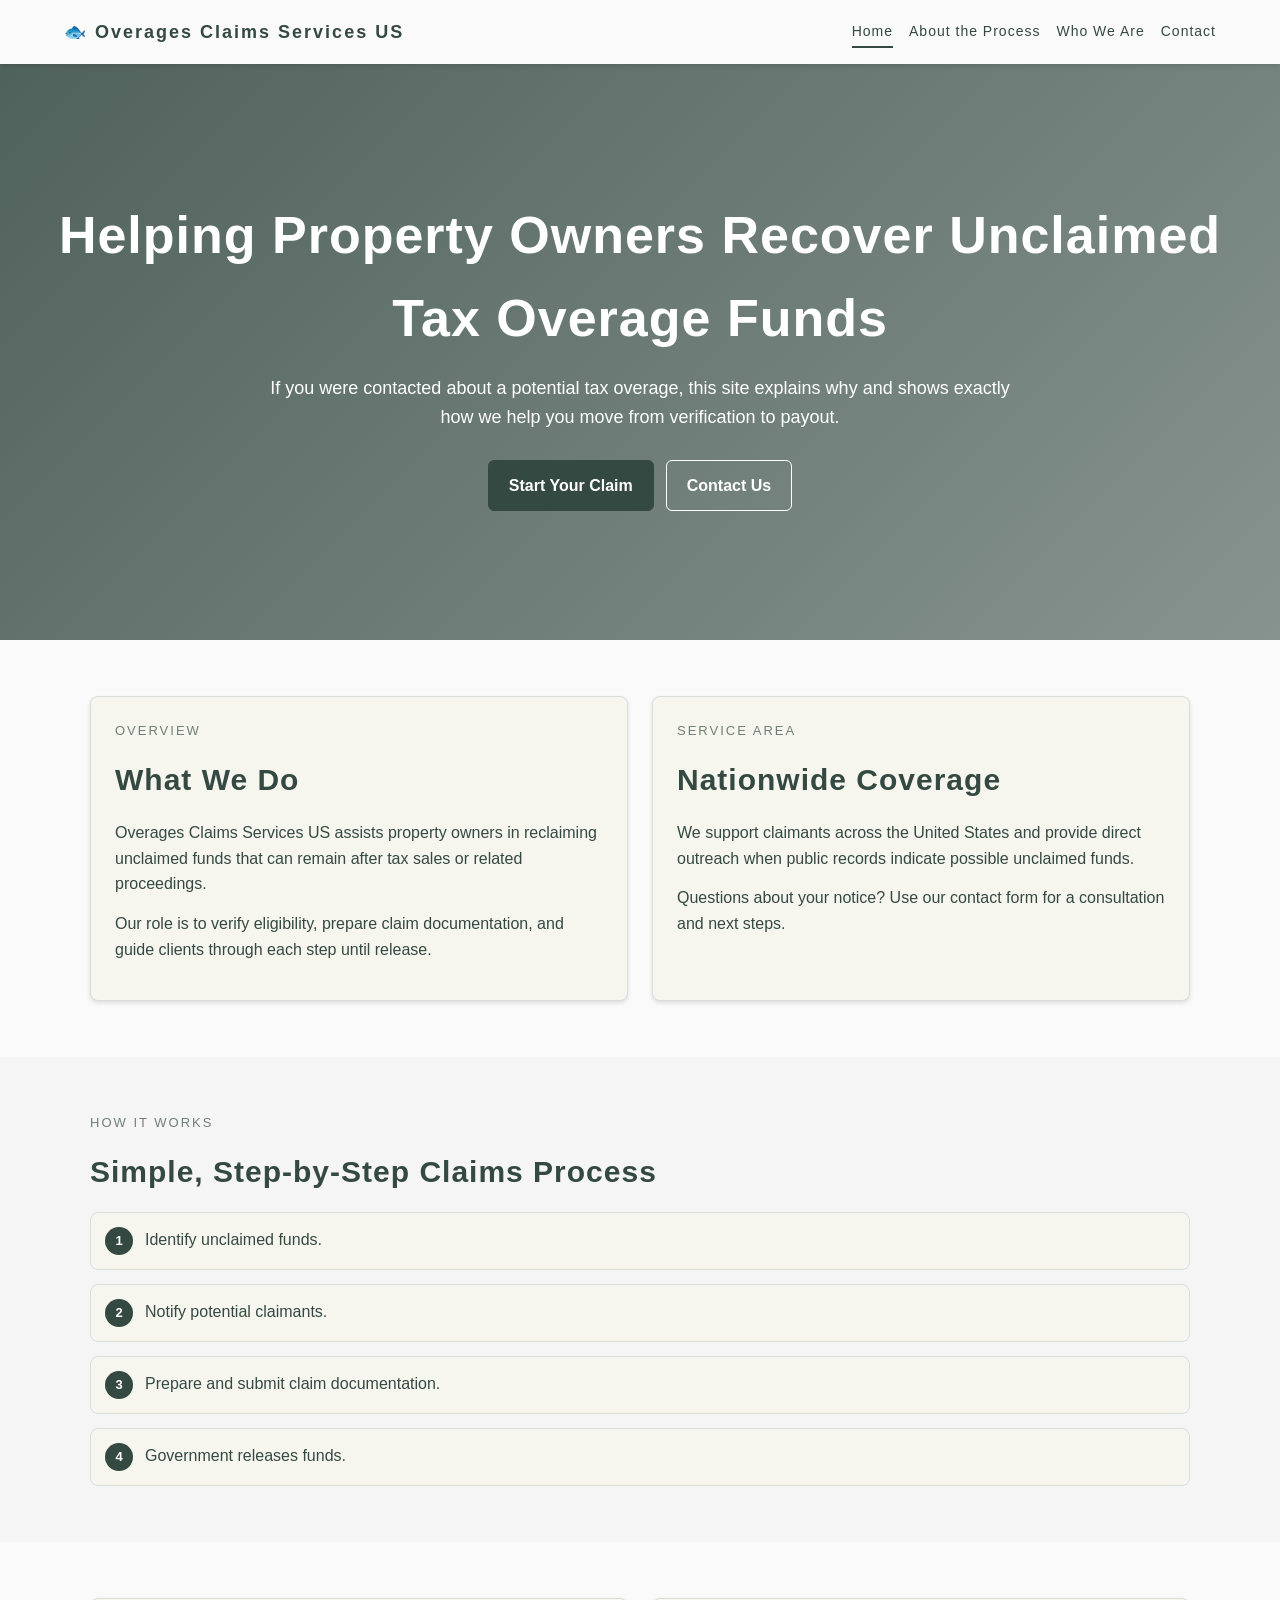
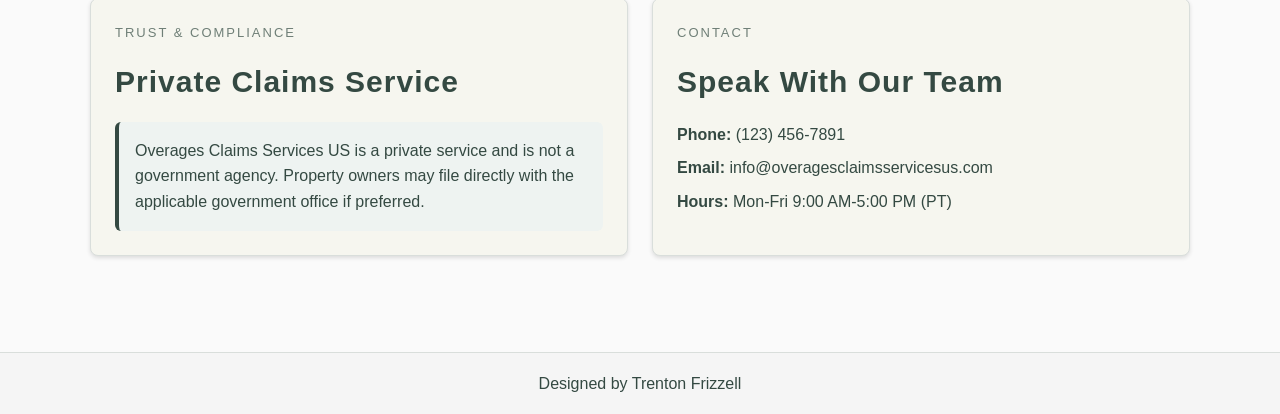
==== index.html @ 5a51cf18 "Add files via upload" ====
<!DOCTYPE html>
<html lang="en">
  <head>
    <title>Overages Claims Services US | Recover Unclaimed Tax Overage Funds</title>
    <meta charset="UTF-8" />
    <meta name="viewport" content="width=device-width, initial-scale=1" />
    <meta
      name="description"
      content="Overages Claims Services US helps property owners recover unclaimed tax overage funds with a clear, guided claims process."
    />
    <link rel="stylesheet" href="final.css" />
  </head>
  <body>
    <div class="navbar">
      <div class="nav-inner">
        <a href="index.html" class="logo"><b>🐟</b> Overages Claims Services US</a>
        <nav class="nav-links" aria-label="Main navigation">
          <a class="active" href="index.html">Home</a>
          <a href="about.html">About the Process</a>
          <a href="whoWeAre.html">Who We Are</a>
          <a href="contact.html">Contact</a>
        </nav>
      </div>
    </div>

    <header class="hero" id="home">
      <div>
        <h1>Helping Property Owners Recover Unclaimed Tax Overage Funds</h1>
        <p>
          If you were contacted about a potential tax overage, this site explains why and shows
          exactly how we help you move from verification to payout.
        </p>
        <div class="button-row">
          <a class="btn" href="contact.html">Start Your Claim</a>
          <a class="btn btn-secondary" href="contact.html">Contact Us</a>
        </div>
      </div>
    </header>

    <main>
      <section class="section">
        <div class="container grid-2">
          <article class="card">
            <p class="section-subtitle">Overview</p>
            <h2 class="section-title">What We Do</h2>
            <p>
              Overages Claims Services US assists property owners in reclaiming unclaimed funds
              that can remain after tax sales or related proceedings.
            </p>
            <p>
              Our role is to verify eligibility, prepare claim documentation, and guide clients
              through each step until release.
            </p>
          </article>

          <article class="card">
            <p class="section-subtitle">Service Area</p>
            <h2 class="section-title">Nationwide Coverage</h2>
            <p>
              We support claimants across the United States and provide direct outreach when public
              records indicate possible unclaimed funds.
            </p>
            <p>
              Questions about your notice? Use our contact form for a consultation and next steps.
            </p>
          </article>
        </div>
      </section>

      <section class="section section-soft">
        <div class="container">
          <p class="section-subtitle">How It Works</p>
          <h2 class="section-title">Simple, Step-by-Step Claims Process</h2>
          <ol class="steps">
            <li><span class="step-number">1</span><span>Identify unclaimed funds.</span></li>
            <li><span class="step-number">2</span><span>Notify potential claimants.</span></li>
            <li>
              <span class="step-number">3</span><span>Prepare and submit claim documentation.</span>
            </li>
            <li><span class="step-number">4</span><span>Government releases funds.</span></li>
          </ol>
        </div>
      </section>

      <section class="section">
        <div class="container grid-2">
          <article class="card">
            <p class="section-subtitle">Trust & Compliance</p>
            <h2 class="section-title">Private Claims Service</h2>
            <div class="callout">
              Overages Claims Services US is a private service and is not a government agency.
              Property owners may file directly with the applicable government office if preferred.
            </div>
          </article>

          <article class="card">
            <p class="section-subtitle">Contact</p>
            <h2 class="section-title">Speak With Our Team</h2>
            <ul class="contact-list">
              <li><strong>Phone:</strong> (123) 456-7891</li>
              <li><strong>Email:</strong> info@overagesclaimsservicesus.com</li>
              <li><strong>Hours:</strong> Mon-Fri 9:00 AM-5:00 PM (PT)</li>
            </ul>
          </article>
        </div>
      </section>
    </main>

    <footer>
      <p>Designed by Trenton Frizzell</p>
    </footer>
  </body>
</html>
---- final.css ----
:root {
  --bg-main: rgb(250, 250, 250);
  --bg-soft: rgb(245, 245, 245);
  --bg-card: rgb(246, 246, 239);
  --text-main: rgb(52, 73, 66);
  --text-muted: #6f7f77;
  --line: #d9dedb;
  --shadow: rgba(0, 0, 0, 0.12);
}

* {
  box-sizing: border-box;
  margin: 0;
  padding: 0;
  font-family: Arial, Helvetica, sans-serif;
}

body {
  background-color: var(--bg-main);
  color: var(--text-main);
  line-height: 1.6;
}

a {
  color: inherit;
}

.navbar {
  position: sticky;
  top: 0;
  width: 100%;
  background-color: var(--bg-main);
  box-shadow: 0 2px 5px var(--shadow);
  z-index: 1000;
}

.nav-inner {
  max-width: 1200px;
  margin: 0 auto;
  padding: 16px 24px;
  display: flex;
  justify-content: space-between;
  align-items: center;
  gap: 18px;
}

.logo {
  text-decoration: none;
  color: var(--text-main);
  font-size: 18px;
  letter-spacing: 2px;
  font-weight: 700;
}

.nav-links {
  display: flex;
  flex-wrap: wrap;
  gap: 16px;
}

.nav-links a {
  text-decoration: none;
  color: var(--text-main);
  letter-spacing: 1px;
  font-size: 14px;
  padding: 4px 0;
  border-bottom: 2px solid transparent;
}

.nav-links a:hover,
.nav-links a:focus-visible,
.logo:hover,
.logo:focus-visible {
  color: var(--text-muted);
}

.nav-links a.active {
  border-color: var(--text-main);
}

.container {
  width: min(1100px, 100% - 48px);
  margin: 0 auto;
}

.section {
  padding: 56px 0;
}

.section-soft {
  background-color: var(--bg-soft);
}

.section-title {
  font-size: 30px;
  letter-spacing: 1px;
  margin-bottom: 16px;
}

.section-subtitle {
  text-transform: uppercase;
  letter-spacing: 2px;
  font-size: 13px;
  color: var(--text-muted);
  margin-bottom: 8px;
}

.section p {
  margin-bottom: 14px;
}

.hero {
  position: relative;
  min-height: 64vh;
  display: grid;
  place-items: center;
  background: linear-gradient(135deg, rgba(52, 73, 66, 0.86), rgba(52, 73, 66, 0.58)),
    url("https://images.unsplash.com/photo-1560518883-ce09059eeffa?auto=format&fit=crop&w=1700&q=80") center/cover;
  color: #fff;
  text-align: center;
  padding: 80px 24px;
}

.hero h1 {
  font-size: clamp(30px, 5vw, 52px);
  letter-spacing: 1px;
  margin-bottom: 14px;
}

.hero p {
  max-width: 760px;
  margin: 0 auto 28px;
  font-size: 18px;
}

.button-row {
  display: flex;
  justify-content: center;
  gap: 12px;
  flex-wrap: wrap;
}

.btn {
  display: inline-block;
  padding: 12px 20px;
  background: var(--text-main);
  color: #fff;
  text-decoration: none;
  border: 1px solid var(--text-main);
  border-radius: 6px;
  font-weight: 700;
}

.btn.btn-secondary {
  background: transparent;
  color: #fff;
  border-color: #fff;
}

.grid-2 {
  display: grid;
  grid-template-columns: repeat(2, minmax(0, 1fr));
  gap: 24px;
}

.card {
  background-color: var(--bg-card);
  border: 1px solid var(--line);
  border-radius: 8px;
  box-shadow: 0 2px 4px var(--shadow);
  padding: 24px;
}

.card h3 {
  margin-bottom: 10px;
}

.steps {
  list-style: none;
  display: grid;
  gap: 14px;
}

.steps li {
  display: flex;
  align-items: flex-start;
  gap: 12px;
  background: var(--bg-card);
  border: 1px solid var(--line);
  border-radius: 8px;
  padding: 14px;
}

.step-number {
  min-width: 28px;
  height: 28px;
  border-radius: 50%;
  display: inline-grid;
  place-items: center;
  background: var(--text-main);
  color: #fff;
  font-size: 13px;
  font-weight: 700;
}

.callout {
  background: #eef3f1;
  border-left: 4px solid var(--text-main);
  padding: 16px;
  border-radius: 6px;
}

.contact-list {
  list-style: none;
  display: grid;
  gap: 8px;
}

.contact-list strong {
  font-weight: 700;
}

.form-block {
  background: var(--bg-card);
  border: 1px solid var(--line);
  border-radius: 8px;
  box-shadow: 0 2px 4px var(--shadow);
  padding: 22px;
}

form {
  display: grid;
  gap: 12px;
}

label {
  font-weight: 700;
  font-size: 14px;
}

input,
select,
textarea {
  width: 100%;
  padding: 10px;
  border: 1px solid #b5c0bb;
  border-radius: 6px;
  background: #fff;
  color: var(--text-main);
}

textarea {
  min-height: 140px;
  resize: vertical;
}

button[type="submit"] {
  justify-self: start;
  cursor: pointer;
}

footer {
  margin-top: 40px;
  padding: 18px 24px;
  text-align: center;
  color: var(--text-main);
  background: var(--bg-soft);
  border-top: 1px solid var(--line);
}

@media (max-width: 860px) {
  .grid-2 {
    grid-template-columns: 1fr;
  }

  .nav-inner {
    flex-direction: column;
    align-items: flex-start;
  }

  .hero {
    min-height: 56vh;
  }

  .hero p {
    font-size: 16px;
  }
}
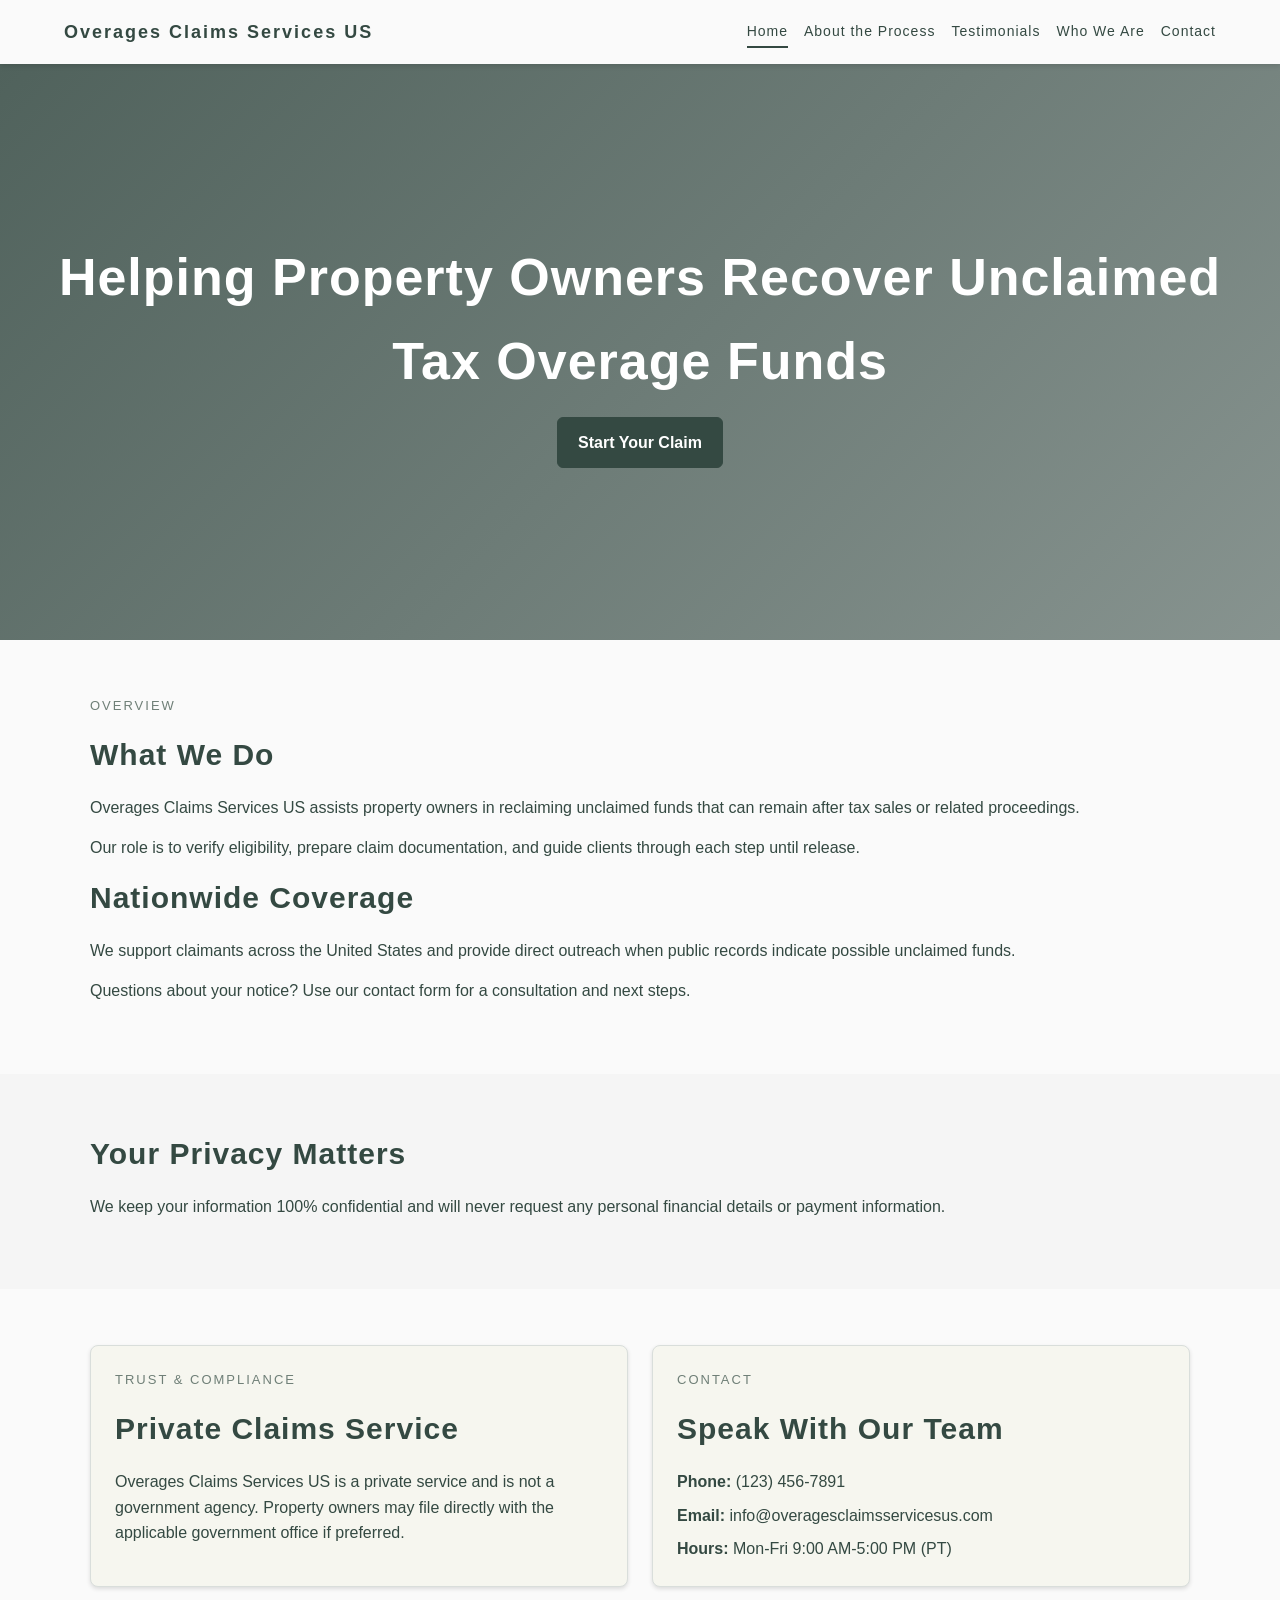
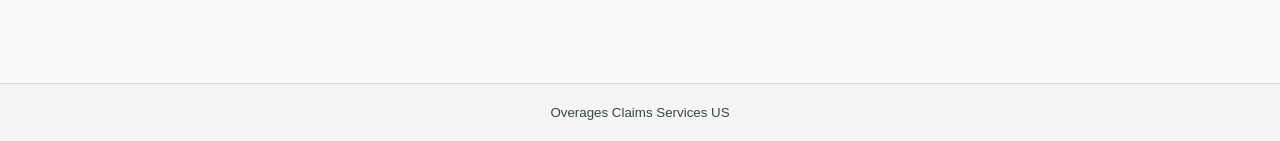
==== commit c50dae85: "Add files via upload final uplaod" ====
--- a/index.html
+++ b/index.html
@@ -1,7 +1,9 @@
-<!DOCTYPE html>
+<!doctype html>
 <html lang="en">
   <head>
-    <title>Overages Claims Services US | Recover Unclaimed Tax Overage Funds</title>
+    <title>
+      Overages Claims Services US | Recover Unclaimed Tax Overage Funds
+    </title>
     <meta charset="UTF-8" />
     <meta name="viewport" content="width=device-width, initial-scale=1" />
     <meta
@@ -13,10 +15,11 @@
   <body>
     <div class="navbar">
       <div class="nav-inner">
-        <a href="index.html" class="logo"><b>🐟</b> Overages Claims Services US</a>
-        <nav class="nav-links" aria-label="Main navigation">
+        <a href="index.html" class="logo">Overages Claims Services US</a>
+        <nav class="nav-links">
           <a class="active" href="index.html">Home</a>
           <a href="about.html">About the Process</a>
+          <a href="testimonials.html">Testimonials</a>
           <a href="whoWeAre.html">Who We Are</a>
           <a href="contact.html">Contact</a>
         </nav>
@@ -26,59 +29,46 @@
     <header class="hero" id="home">
       <div>
         <h1>Helping Property Owners Recover Unclaimed Tax Overage Funds</h1>
-        <p>
-          If you were contacted about a potential tax overage, this site explains why and shows
-          exactly how we help you move from verification to payout.
-        </p>
         <div class="button-row">
           <a class="btn" href="contact.html">Start Your Claim</a>
-          <a class="btn btn-secondary" href="contact.html">Contact Us</a>
         </div>
       </div>
     </header>
 
     <main>
       <section class="section">
-        <div class="container grid-2">
-          <article class="card">
-            <p class="section-subtitle">Overview</p>
-            <h2 class="section-title">What We Do</h2>
-            <p>
-              Overages Claims Services US assists property owners in reclaiming unclaimed funds
-              that can remain after tax sales or related proceedings.
-            </p>
-            <p>
-              Our role is to verify eligibility, prepare claim documentation, and guide clients
-              through each step until release.
-            </p>
-          </article>
+        <div class="container">
+          <p class="section-subtitle">Overview</p>
+          <h2 class="section-title">What We Do</h2>
+          <p>
+            Overages Claims Services US assists property owners in reclaiming
+            unclaimed funds that can remain after tax sales or related
+            proceedings.
+          </p>
+          <p>
+            Our role is to verify eligibility, prepare claim documentation, and
+            guide clients through each step until release.
+          </p>
 
-          <article class="card">
-            <p class="section-subtitle">Service Area</p>
-            <h2 class="section-title">Nationwide Coverage</h2>
-            <p>
-              We support claimants across the United States and provide direct outreach when public
-              records indicate possible unclaimed funds.
-            </p>
-            <p>
-              Questions about your notice? Use our contact form for a consultation and next steps.
-            </p>
-          </article>
+          <h2 class="section-title">Nationwide Coverage</h2>
+          <p>
+            We support claimants across the United States and provide direct
+            outreach when public records indicate possible unclaimed funds.
+          </p>
+          <p>
+            Questions about your notice? Use our contact form for a consultation
+            and next steps.
+          </p>
         </div>
       </section>
 
       <section class="section section-soft">
         <div class="container">
-          <p class="section-subtitle">How It Works</p>
-          <h2 class="section-title">Simple, Step-by-Step Claims Process</h2>
-          <ol class="steps">
-            <li><span class="step-number">1</span><span>Identify unclaimed funds.</span></li>
-            <li><span class="step-number">2</span><span>Notify potential claimants.</span></li>
-            <li>
-              <span class="step-number">3</span><span>Prepare and submit claim documentation.</span>
-            </li>
-            <li><span class="step-number">4</span><span>Government releases funds.</span></li>
-          </ol>
+          <h2 class="section-title">Your Privacy Matters</h2>
+          <p>
+            We keep your information 100% confidential and will never request
+            any personal financial details or payment information.
+          </p>
         </div>
       </section>
 
@@ -87,10 +77,11 @@
           <article class="card">
             <p class="section-subtitle">Trust & Compliance</p>
             <h2 class="section-title">Private Claims Service</h2>
-            <div class="callout">
-              Overages Claims Services US is a private service and is not a government agency.
-              Property owners may file directly with the applicable government office if preferred.
-            </div>
+            <p>
+              Overages Claims Services US is a private service and is not a
+              government agency. Property owners may file directly with the
+              applicable government office if preferred.
+            </p>
           </article>
 
           <article class="card">
@@ -107,7 +98,7 @@
     </main>
 
     <footer>
-      <p>Designed by Trenton Frizzell</p>
+      <p>Overages Claims Services US</p>
     </footer>
   </body>
 </html>
--- a/final.css
+++ b/final.css
@@ -114,8 +114,10 @@
   min-height: 64vh;
   display: grid;
   place-items: center;
-  background: linear-gradient(135deg, rgba(52, 73, 66, 0.86), rgba(52, 73, 66, 0.58)),
-    url("https://images.unsplash.com/photo-1560518883-ce09059eeffa?auto=format&fit=crop&w=1700&q=80") center/cover;
+  background:
+    linear-gradient(135deg, rgba(52, 73, 66, 0.86), rgba(52, 73, 66, 0.58)),
+    url("https://images.unsplash.com/photo-1560518883-ce09059eeffa?auto=format&fit=crop&w=1700&q=80")
+      center/cover;
   color: #fff;
   text-align: center;
   padding: 80px 24px;
@@ -151,16 +153,72 @@
   font-weight: 700;
 }
 
-.btn.btn-secondary {
-  background: transparent;
-  color: #fff;
-  border-color: #fff;
+.section-testimonials {
+  overflow: hidden;
+}
+
+.testimonials-slider {
+  display: flex;
+  flex-flow: row;
+  list-style: none;
+  margin: 0;
+  padding: 0 0 16px 0;
+  width: 100%;
+  overflow-x: scroll;
+  gap: 24px;
+}
+
+.testimonials-slider li {
+  display: flex;
+  flex-flow: column;
+  justify-content: space-between;
+  row-gap: 1.5em;
+  padding: 24px;
+  background-color: var(--bg-card);
+  border: 1px solid var(--line);
+  border-radius: 8px;
+  box-shadow: 0 2px 4px var(--shadow);
+  width: 33%;
+  flex-shrink: 0;
+}
+
+.testimonials-slider blockquote {
+  font-style: italic;
+  line-height: 1.6;
+}
+
+.testimonials-slider cite {
+  font-size: 14px;
+  color: var(--text-muted);
+  font-style: normal;
 }
 
 .grid-2 {
   display: grid;
   grid-template-columns: repeat(2, minmax(0, 1fr));
   gap: 24px;
+}
+
+.split {
+  display: flex;
+  gap: 40px;
+  align-items: center;
+}
+
+.split.reverse {
+  flex-direction: row-reverse;
+}
+
+.split img {
+  width: 40%;
+  max-width: 420px;
+  flex-shrink: 0;
+  border-radius: 8px;
+  object-fit: cover;
+}
+
+.split .split-text {
+  flex: 1;
 }
 
 .card {
@@ -173,41 +231,6 @@
 
 .card h3 {
   margin-bottom: 10px;
-}
-
-.steps {
-  list-style: none;
-  display: grid;
-  gap: 14px;
-}
-
-.steps li {
-  display: flex;
-  align-items: flex-start;
-  gap: 12px;
-  background: var(--bg-card);
-  border: 1px solid var(--line);
-  border-radius: 8px;
-  padding: 14px;
-}
-
-.step-number {
-  min-width: 28px;
-  height: 28px;
-  border-radius: 50%;
-  display: inline-grid;
-  place-items: center;
-  background: var(--text-main);
-  color: #fff;
-  font-size: 13px;
-  font-weight: 700;
-}
-
-.callout {
-  background: #eef3f1;
-  border-left: 4px solid var(--text-main);
-  padding: 16px;
-  border-radius: 6px;
 }
 
 .contact-list {
@@ -259,7 +282,13 @@
   cursor: pointer;
 }
 
+.error-message {
+  color: red;
+  font-size: 13px;
+}
+
 footer {
+  font-size: smaller;
   margin-top: 40px;
   padding: 18px 24px;
   text-align: center;
@@ -285,4 +314,8 @@
   .hero p {
     font-size: 16px;
   }
-}
+
+  .testimonials-slider li {
+    width: 80%;
+  }
+}
